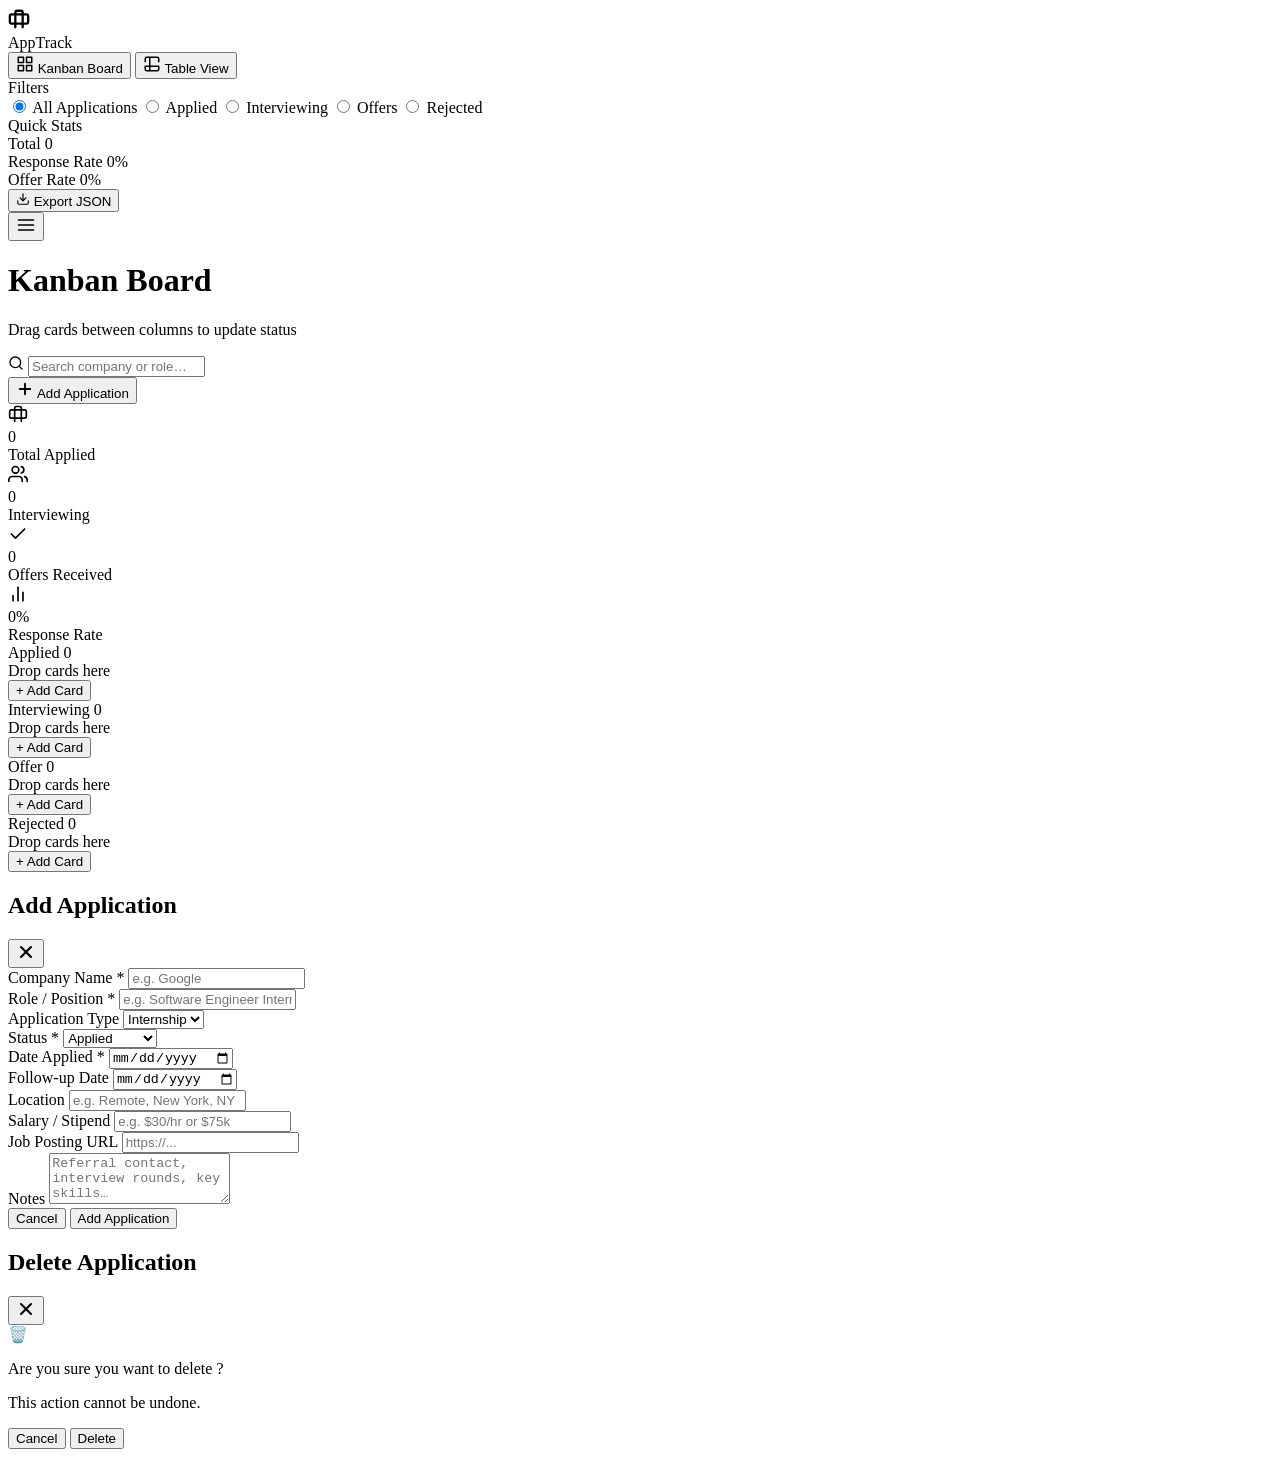
==== app.html @ a982dc4c "feat: add landing page, move tracker to app.html" ====
<!DOCTYPE html>
<html lang="en">
<head>
  <meta charset="UTF-8" />
  <meta name="viewport" content="width=device-width, initial-scale=1.0" />
  <title>AppTrack – Internship & Job Application Tracker</title>
  <meta name="description" content="Track all your internship and job applications in one place. Kanban board with status tracking, stats, and follow-up reminders." />
  <link rel="preconnect" href="https://fonts.googleapis.com" />
  <link rel="preconnect" href="https://fonts.gstatic.com" crossorigin />
  <link href="https://fonts.googleapis.com/css2?family=Inter:wght@300;400;500;600;700;800&display=swap" rel="stylesheet" />
  <link rel="stylesheet" href="style.css" />
</head>
<body>
  <!-- Sidebar -->
  <aside class="sidebar" id="sidebar">
    <div class="sidebar-logo">
      <div class="logo-icon">
        <svg width="22" height="22" viewBox="0 0 24 24" fill="none" stroke="currentColor" stroke-width="2.5" stroke-linecap="round" stroke-linejoin="round"><path d="M20 7H4a2 2 0 0 0-2 2v6a2 2 0 0 0 2 2h16a2 2 0 0 0 2-2V9a2 2 0 0 0-2-2z"/><path d="M16 21V5a2 2 0 0 0-2-2h-4a2 2 0 0 0-2 2v16"/></svg>
      </div>
      <span class="logo-text">AppTrack</span>
    </div>

    <nav class="sidebar-nav">
      <button class="nav-item active" id="nav-kanban" onclick="switchView('kanban')">
        <svg width="18" height="18" viewBox="0 0 24 24" fill="none" stroke="currentColor" stroke-width="2" stroke-linecap="round" stroke-linejoin="round"><rect x="3" y="3" width="7" height="7"/><rect x="14" y="3" width="7" height="7"/><rect x="14" y="14" width="7" height="7"/><rect x="3" y="14" width="7" height="7"/></svg>
        <span>Kanban Board</span>
      </button>
      <button class="nav-item" id="nav-table" onclick="switchView('table')">
        <svg width="18" height="18" viewBox="0 0 24 24" fill="none" stroke="currentColor" stroke-width="2" stroke-linecap="round" stroke-linejoin="round"><path d="M9 3H5a2 2 0 0 0-2 2v4m6-6h10a2 2 0 0 1 2 2v4M9 3v18m0 0h10a2 2 0 0 0 2-2v-4M9 21H5a2 2 0 0 1-2-2v-4m0 0h18"/></svg>
        <span>Table View</span>
      </button>
    </nav>

    <div class="sidebar-divider"></div>

    <div class="sidebar-section-title">Filters</div>
    <div class="sidebar-filters" id="sidebar-filters">
      <label class="filter-check active" data-status="all">
        <input type="radio" name="filter" value="all" checked />
        <span class="filter-dot all-dot"></span>
        <span>All Applications</span>
      </label>
      <label class="filter-check" data-status="applied">
        <input type="radio" name="filter" value="applied" />
        <span class="filter-dot applied-dot"></span>
        <span>Applied</span>
      </label>
      <label class="filter-check" data-status="interview">
        <input type="radio" name="filter" value="interview" />
        <span class="filter-dot interview-dot"></span>
        <span>Interviewing</span>
      </label>
      <label class="filter-check" data-status="offer">
        <input type="radio" name="filter" value="offer" />
        <span class="filter-dot offer-dot"></span>
        <span>Offers</span>
      </label>
      <label class="filter-check" data-status="rejected">
        <input type="radio" name="filter" value="rejected" />
        <span class="filter-dot rejected-dot"></span>
        <span>Rejected</span>
      </label>
    </div>

    <div class="sidebar-divider"></div>
    <div class="sidebar-section-title">Quick Stats</div>
    <div class="sidebar-mini-stats">
      <div class="mini-stat">
        <span class="mini-stat-label">Total</span>
        <span class="mini-stat-value" id="stat-total">0</span>
      </div>
      <div class="mini-stat">
        <span class="mini-stat-label">Response Rate</span>
        <span class="mini-stat-value accent" id="stat-response">0%</span>
      </div>
      <div class="mini-stat">
        <span class="mini-stat-label">Offer Rate</span>
        <span class="mini-stat-value green" id="stat-offer-rate">0%</span>
      </div>
    </div>

    <div class="sidebar-bottom">
      <button class="import-btn" onclick="exportData()">
        <svg width="14" height="14" viewBox="0 0 24 24" fill="none" stroke="currentColor" stroke-width="2" stroke-linecap="round" stroke-linejoin="round"><path d="M21 15v4a2 2 0 0 1-2 2H5a2 2 0 0 1-2-2v-4"/><polyline points="7 10 12 15 17 10"/><line x1="12" y1="15" x2="12" y2="3"/></svg>
        Export JSON
      </button>
    </div>
  </aside>

  <!-- Main Content -->
  <main class="main-content" id="main-content">

    <!-- Header -->
    <header class="top-header">
      <div class="header-left">
        <button class="sidebar-toggle" id="sidebar-toggle" onclick="toggleSidebar()">
          <svg width="20" height="20" viewBox="0 0 24 24" fill="none" stroke="currentColor" stroke-width="2" stroke-linecap="round" stroke-linejoin="round"><line x1="3" y1="6" x2="21" y2="6"/><line x1="3" y1="12" x2="21" y2="12"/><line x1="3" y1="18" x2="21" y2="18"/></svg>
        </button>
        <div class="header-title">
          <h1 id="view-title">Kanban Board</h1>
          <p class="header-subtitle" id="view-subtitle">Drag cards between columns to update status</p>
        </div>
      </div>
      <div class="header-right">
        <div class="search-box">
          <svg width="16" height="16" viewBox="0 0 24 24" fill="none" stroke="currentColor" stroke-width="2" stroke-linecap="round" stroke-linejoin="round"><circle cx="11" cy="11" r="8"/><line x1="21" y1="21" x2="16.65" y2="16.65"/></svg>
          <input type="text" id="search-input" placeholder="Search company or role…" oninput="handleSearch()" />
        </div>
        <button class="add-btn" id="add-application-btn" onclick="openModal()">
          <svg width="18" height="18" viewBox="0 0 24 24" fill="none" stroke="currentColor" stroke-width="2.5" stroke-linecap="round" stroke-linejoin="round"><line x1="12" y1="5" x2="12" y2="19"/><line x1="5" y1="12" x2="19" y2="12"/></svg>
          Add Application
        </button>
      </div>
    </header>

    <!-- Stats Bar -->
    <section class="stats-bar" id="stats-bar">
      <div class="stat-card" id="sc-total">
        <div class="stat-icon total-icon">
          <svg width="20" height="20" viewBox="0 0 24 24" fill="none" stroke="currentColor" stroke-width="2" stroke-linecap="round" stroke-linejoin="round"><path d="M20 7H4a2 2 0 0 0-2 2v6a2 2 0 0 0 2 2h16a2 2 0 0 0 2-2V9a2 2 0 0 0-2-2z"/><path d="M16 21V5a2 2 0 0 0-2-2h-4a2 2 0 0 0-2 2v16"/></svg>
        </div>
        <div class="stat-info">
          <div class="stat-number" id="stat-card-total">0</div>
          <div class="stat-label">Total Applied</div>
        </div>
        <div class="stat-trend" id="trend-total"></div>
      </div>
      <div class="stat-card" id="sc-interview">
        <div class="stat-icon interview-icon">
          <svg width="20" height="20" viewBox="0 0 24 24" fill="none" stroke="currentColor" stroke-width="2" stroke-linecap="round" stroke-linejoin="round"><path d="M17 21v-2a4 4 0 0 0-4-4H5a4 4 0 0 0-4 4v2"/><circle cx="9" cy="7" r="4"/><path d="M23 21v-2a4 4 0 0 0-3-3.87"/><path d="M16 3.13a4 4 0 0 1 0 7.75"/></svg>
        </div>
        <div class="stat-info">
          <div class="stat-number" id="stat-card-interview">0</div>
          <div class="stat-label">Interviewing</div>
        </div>
      </div>
      <div class="stat-card" id="sc-offer">
        <div class="stat-icon offer-icon">
          <svg width="20" height="20" viewBox="0 0 24 24" fill="none" stroke="currentColor" stroke-width="2" stroke-linecap="round" stroke-linejoin="round"><polyline points="20 6 9 17 4 12"/></svg>
        </div>
        <div class="stat-info">
          <div class="stat-number" id="stat-card-offer">0</div>
          <div class="stat-label">Offers Received</div>
        </div>
      </div>
      <div class="stat-card" id="sc-response">
        <div class="stat-icon response-icon">
          <svg width="20" height="20" viewBox="0 0 24 24" fill="none" stroke="currentColor" stroke-width="2" stroke-linecap="round" stroke-linejoin="round"><line x1="18" y1="20" x2="18" y2="10"/><line x1="12" y1="20" x2="12" y2="4"/><line x1="6" y1="20" x2="6" y2="14"/></svg>
        </div>
        <div class="stat-info">
          <div class="stat-number" id="stat-card-response">0%</div>
          <div class="stat-label">Response Rate</div>
        </div>
      </div>
    </section>

    <!-- Kanban Board -->
    <section class="kanban-view" id="kanban-view">
      <div class="kanban-board" id="kanban-board">
        <div class="kanban-column" id="col-applied" data-status="applied">
          <div class="column-header">
            <div class="col-title-row">
              <div class="col-dot applied-dot"></div>
              <span class="col-title">Applied</span>
              <span class="col-count" id="count-applied">0</span>
            </div>
          </div>
          <div class="column-body" id="cards-applied" ondragover="allowDrop(event)" ondrop="dropCard(event,'applied')">
            <div class="empty-col-hint" id="empty-applied">Drop cards here</div>
          </div>
          <button class="col-add-btn" onclick="openModal('applied')">+ Add Card</button>
        </div>

        <div class="kanban-column" id="col-interview" data-status="interview">
          <div class="column-header">
            <div class="col-title-row">
              <div class="col-dot interview-dot"></div>
              <span class="col-title">Interviewing</span>
              <span class="col-count" id="count-interview">0</span>
            </div>
          </div>
          <div class="column-body" id="cards-interview" ondragover="allowDrop(event)" ondrop="dropCard(event,'interview')">
            <div class="empty-col-hint" id="empty-interview">Drop cards here</div>
          </div>
          <button class="col-add-btn" onclick="openModal('interview')">+ Add Card</button>
        </div>

        <div class="kanban-column" id="col-offer" data-status="offer">
          <div class="column-header">
            <div class="col-title-row">
              <div class="col-dot offer-dot"></div>
              <span class="col-title">Offer</span>
              <span class="col-count" id="count-offer">0</span>
            </div>
          </div>
          <div class="column-body" id="cards-offer" ondragover="allowDrop(event)" ondrop="dropCard(event,'offer')">
            <div class="empty-col-hint" id="empty-offer">Drop cards here</div>
          </div>
          <button class="col-add-btn" onclick="openModal('offer')">+ Add Card</button>
        </div>

        <div class="kanban-column" id="col-rejected" data-status="rejected">
          <div class="column-header">
            <div class="col-title-row">
              <div class="col-dot rejected-dot"></div>
              <span class="col-title">Rejected</span>
              <span class="col-count" id="count-rejected">0</span>
            </div>
          </div>
          <div class="column-body" id="cards-rejected" ondragover="allowDrop(event)" ondrop="dropCard(event,'rejected')">
            <div class="empty-col-hint" id="empty-rejected">Drop cards here</div>
          </div>
          <button class="col-add-btn" onclick="openModal('rejected')">+ Add Card</button>
        </div>
      </div>
    </section>

    <!-- Table View -->
    <section class="table-view" id="table-view" style="display:none;">
      <div class="table-container">
        <table class="app-table" id="app-table">
          <thead>
            <tr>
              <th class="sortable" onclick="sortTable('company')">Company <span class="sort-icon">↕</span></th>
              <th class="sortable" onclick="sortTable('role')">Role <span class="sort-icon">↕</span></th>
              <th class="sortable" onclick="sortTable('dateApplied')">Date Applied <span class="sort-icon">↕</span></th>
              <th>Status</th>
              <th>Type</th>
              <th class="sortable" onclick="sortTable('followUp')">Follow-up <span class="sort-icon">↕</span></th>
              <th>Notes</th>
              <th>Actions</th>
            </tr>
          </thead>
          <tbody id="table-body"></tbody>
        </table>
        <div class="table-empty" id="table-empty" style="display:none;">
          <div class="empty-icon">📋</div>
          <p>No applications yet. Click "Add Application" to get started!</p>
        </div>
      </div>
    </section>

  </main>

  <!-- Modal -->
  <div class="modal-overlay" id="modal-overlay" onclick="closeModalOnOverlay(event)">
    <div class="modal" id="modal" role="dialog" aria-modal="true" aria-labelledby="modal-title">
      <div class="modal-header">
        <h2 id="modal-title">Add Application</h2>
        <button class="modal-close" onclick="closeModal()" aria-label="Close modal">
          <svg width="20" height="20" viewBox="0 0 24 24" fill="none" stroke="currentColor" stroke-width="2.5" stroke-linecap="round" stroke-linejoin="round"><line x1="18" y1="6" x2="6" y2="18"/><line x1="6" y1="6" x2="18" y2="18"/></svg>
        </button>
      </div>
      <form id="app-form" onsubmit="saveApplication(event)">
        <div class="form-grid">
          <div class="form-group">
            <label for="field-company">Company Name *</label>
            <input type="text" id="field-company" placeholder="e.g. Google" required autocomplete="off" />
          </div>
          <div class="form-group">
            <label for="field-role">Role / Position *</label>
            <input type="text" id="field-role" placeholder="e.g. Software Engineer Intern" required autocomplete="off" />
          </div>
          <div class="form-group">
            <label for="field-type">Application Type</label>
            <select id="field-type">
              <option value="internship">Internship</option>
              <option value="full-time">Full-time</option>
              <option value="part-time">Part-time</option>
              <option value="contract">Contract</option>
              <option value="co-op">Co-op</option>
            </select>
          </div>
          <div class="form-group">
            <label for="field-status">Status *</label>
            <select id="field-status" required>
              <option value="applied">Applied</option>
              <option value="interview">Interviewing</option>
              <option value="offer">Offer</option>
              <option value="rejected">Rejected</option>
            </select>
          </div>
          <div class="form-group">
            <label for="field-date">Date Applied *</label>
            <input type="date" id="field-date" required />
          </div>
          <div class="form-group">
            <label for="field-followup">Follow-up Date</label>
            <input type="date" id="field-followup" />
          </div>
          <div class="form-group">
            <label for="field-location">Location</label>
            <input type="text" id="field-location" placeholder="e.g. Remote, New York, NY" autocomplete="off" />
          </div>
          <div class="form-group">
            <label for="field-salary">Salary / Stipend</label>
            <input type="text" id="field-salary" placeholder="e.g. $30/hr or $75k" autocomplete="off" />
          </div>
          <div class="form-group full-width">
            <label for="field-link">Job Posting URL</label>
            <input type="url" id="field-link" placeholder="https://..." autocomplete="off" />
          </div>
          <div class="form-group full-width">
            <label for="field-notes">Notes</label>
            <textarea id="field-notes" rows="3" placeholder="Referral contact, interview rounds, key skills…"></textarea>
          </div>
        </div>
        <input type="hidden" id="field-id" />
        <div class="modal-footer">
          <button type="button" class="btn-secondary" onclick="closeModal()">Cancel</button>
          <button type="submit" class="btn-primary" id="submit-btn">Add Application</button>
        </div>
      </form>
    </div>
  </div>

  <!-- Delete Confirmation Modal -->
  <div class="modal-overlay" id="delete-overlay" onclick="closeDeleteModal(event)">
    <div class="modal modal-sm" id="delete-modal" role="dialog" aria-modal="true">
      <div class="modal-header">
        <h2>Delete Application</h2>
        <button class="modal-close" onclick="closeDeleteModal()" aria-label="Close">
          <svg width="20" height="20" viewBox="0 0 24 24" fill="none" stroke="currentColor" stroke-width="2.5" stroke-linecap="round" stroke-linejoin="round"><line x1="18" y1="6" x2="6" y2="18"/><line x1="6" y1="6" x2="18" y2="18"/></svg>
        </button>
      </div>
      <div class="modal-body">
        <div class="delete-icon">🗑️</div>
        <p>Are you sure you want to delete <strong id="delete-company-name"></strong>?</p>
        <p class="delete-sub">This action cannot be undone.</p>
      </div>
      <div class="modal-footer">
        <button class="btn-secondary" onclick="closeDeleteModal()">Cancel</button>
        <button class="btn-danger" onclick="confirmDelete()">Delete</button>
      </div>
    </div>
  </div>

  <!-- Toast Notification -->
  <div class="toast" id="toast"></div>

  <script src="app.js"></script>
</body>
</html>
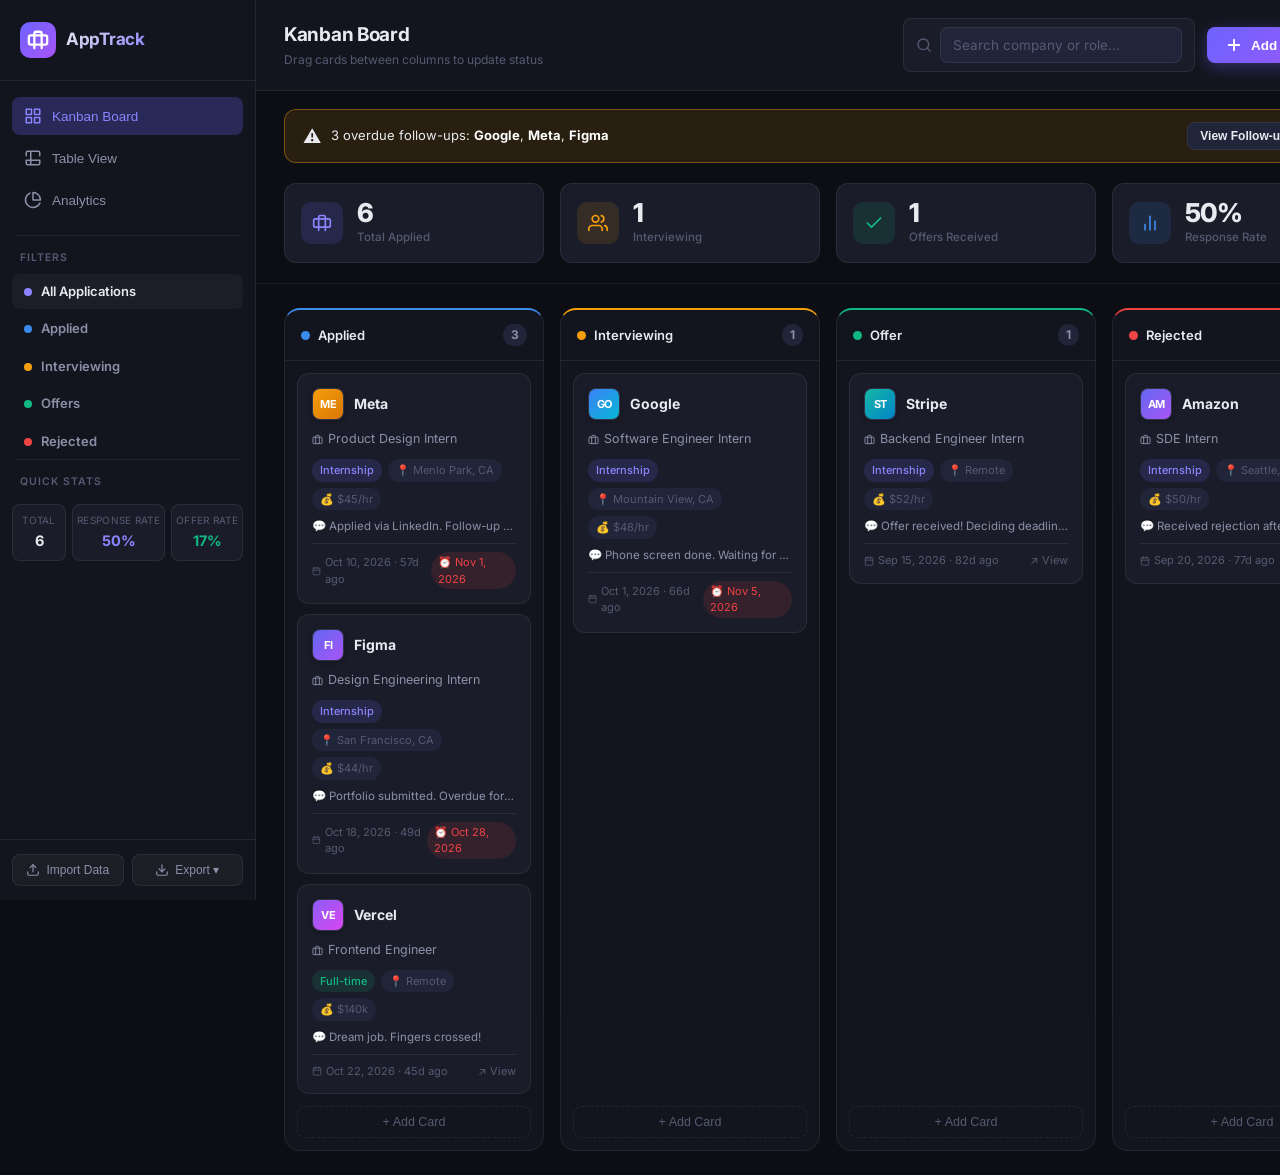
==== commit 1da2540b: "fix: remove duplicate header export button, pair import/export in sidebar, add cache-busting v=3" ====
--- a/app.html
+++ b/app.html
@@ -3,12 +3,12 @@
 <head>
   <meta charset="UTF-8" />
   <meta name="viewport" content="width=device-width, initial-scale=1.0" />
-  <title>AppTrack – Internship & Job Application Tracker</title>
+  <title>AppTrack &ndash; Internship & Job Application Tracker</title>
   <meta name="description" content="Track all your internship and job applications in one place. Kanban board with status tracking, stats, and follow-up reminders." />
   <link rel="preconnect" href="https://fonts.googleapis.com" />
   <link rel="preconnect" href="https://fonts.gstatic.com" crossorigin />
   <link href="https://fonts.googleapis.com/css2?family=Inter:wght@300;400;500;600;700;800&display=swap" rel="stylesheet" />
-  <link rel="stylesheet" href="style.css" />
+  <link rel="stylesheet" href="style.css?v=3" />
 </head>
 <body>
   <!-- Sidebar -->
@@ -28,6 +28,10 @@
       <button class="nav-item" id="nav-table" onclick="switchView('table')">
         <svg width="18" height="18" viewBox="0 0 24 24" fill="none" stroke="currentColor" stroke-width="2" stroke-linecap="round" stroke-linejoin="round"><path d="M9 3H5a2 2 0 0 0-2 2v4m6-6h10a2 2 0 0 1 2 2v4M9 3v18m0 0h10a2 2 0 0 0 2-2v-4M9 21H5a2 2 0 0 1-2-2v-4m0 0h18"/></svg>
         <span>Table View</span>
+      </button>
+      <button class="nav-item" id="nav-analytics" onclick="switchView('analytics')">
+        <svg width="18" height="18" viewBox="0 0 24 24" fill="none" stroke="currentColor" stroke-width="2" stroke-linecap="round" stroke-linejoin="round"><path d="M21.21 15.89A10 10 0 1 1 8 2.83"/><path d="M22 12A10 10 0 0 0 12 2v10z"/></svg>
+        <span>Analytics</span>
       </button>
     </nav>
 
@@ -80,10 +84,29 @@
     </div>
 
     <div class="sidebar-bottom">
-      <button class="import-btn" onclick="exportData()">
-        <svg width="14" height="14" viewBox="0 0 24 24" fill="none" stroke="currentColor" stroke-width="2" stroke-linecap="round" stroke-linejoin="round"><path d="M21 15v4a2 2 0 0 1-2 2H5a2 2 0 0 1-2-2v-4"/><polyline points="7 10 12 15 17 10"/><line x1="12" y1="15" x2="12" y2="3"/></svg>
-        Export JSON
-      </button>
+      <div class="sidebar-data-actions">
+        <button class="import-btn" onclick="document.getElementById('file-import-input').click()" title="Import JSON or CSV">
+          <svg width="14" height="14" viewBox="0 0 24 24" fill="none" stroke="currentColor" stroke-width="2" stroke-linecap="round" stroke-linejoin="round"><path d="M21 15v4a2 2 0 0 1-2 2H5a2 2 0 0 1-2-2v-4"/><polyline points="17 8 12 3 7 8"/><line x1="12" y1="3" x2="12" y2="15"/></svg>
+          Import Data
+        </button>
+        <div class="dropdown-wrapper">
+          <button class="import-btn" onclick="toggleExportMenu(event)" id="export-dropdown-btn">
+            <svg width="14" height="14" viewBox="0 0 24 24" fill="none" stroke="currentColor" stroke-width="2" stroke-linecap="round" stroke-linejoin="round"><path d="M21 15v4a2 2 0 0 1-2 2H5a2 2 0 0 1-2-2v-4"/><polyline points="7 10 12 15 17 10"/><line x1="12" y1="15" x2="12" y2="3"/></svg>
+            Export &#9662;
+          </button>
+          <div class="dropdown-menu" id="export-dropdown">
+            <button class="dropdown-item" onclick="exportData('json')">
+              <svg width="13" height="13" viewBox="0 0 24 24" fill="none" stroke="currentColor" stroke-width="2"><path d="M14 2H6a2 2 0 0 0-2 2v16a2 2 0 0 0 2 2h12a2 2 0 0 0 2-2V8z"/><polyline points="14 2 14 8 20 8"/></svg>
+              Export JSON
+            </button>
+            <button class="dropdown-item" onclick="exportData('csv')">
+              <svg width="13" height="13" viewBox="0 0 24 24" fill="none" stroke="currentColor" stroke-width="2"><rect x="3" y="3" width="18" height="18" rx="2"/><line x1="3" y1="9" x2="21" y2="9"/><line x1="3" y1="15" x2="21" y2="15"/><line x1="9" y1="3" x2="9" y2="21"/><line x1="15" y1="3" x2="15" y2="21"/></svg>
+              Export CSV (Excel)
+            </button>
+          </div>
+        </div>
+      </div>
+      <input type="file" id="file-import-input" accept=".json,.csv" style="display:none;" onchange="handleFileImport(event)" />
     </div>
   </aside>
 
@@ -104,7 +127,7 @@
       <div class="header-right">
         <div class="search-box">
           <svg width="16" height="16" viewBox="0 0 24 24" fill="none" stroke="currentColor" stroke-width="2" stroke-linecap="round" stroke-linejoin="round"><circle cx="11" cy="11" r="8"/><line x1="21" y1="21" x2="16.65" y2="16.65"/></svg>
-          <input type="text" id="search-input" placeholder="Search company or role…" oninput="handleSearch()" />
+          <input type="text" id="search-input" placeholder="Search company or role..." oninput="handleSearch()" />
         </div>
         <button class="add-btn" id="add-application-btn" onclick="openModal()">
           <svg width="18" height="18" viewBox="0 0 24 24" fill="none" stroke="currentColor" stroke-width="2.5" stroke-linecap="round" stroke-linejoin="round"><line x1="12" y1="5" x2="12" y2="19"/><line x1="5" y1="12" x2="19" y2="12"/></svg>
@@ -112,6 +135,20 @@
         </button>
       </div>
     </header>
+
+    <!-- Follow-up & Attention Alert Banner -->
+    <div class="alert-banner" id="alert-banner" style="display: none;">
+      <div class="alert-content">
+        <span class="alert-icon" id="alert-icon">â°</span>
+        <div class="alert-text" id="alert-text">
+          <!-- Populated by JS -->
+        </div>
+      </div>
+      <div class="alert-actions">
+        <button class="alert-action-btn" onclick="focusFollowUps()">View Follow-ups</button>
+        <button class="alert-dismiss-btn" onclick="dismissAlert()" aria-label="Dismiss banner" title="Dismiss">âœ•</button>
+      </div>
+    </div>
 
     <!-- Stats Bar -->
     <section class="stats-bar" id="stats-bar">
@@ -221,12 +258,12 @@
         <table class="app-table" id="app-table">
           <thead>
             <tr>
-              <th class="sortable" onclick="sortTable('company')">Company <span class="sort-icon">↕</span></th>
-              <th class="sortable" onclick="sortTable('role')">Role <span class="sort-icon">↕</span></th>
-              <th class="sortable" onclick="sortTable('dateApplied')">Date Applied <span class="sort-icon">↕</span></th>
+              <th class="sortable" onclick="sortTable('company')">Company <span class="sort-icon">â†•</span></th>
+              <th class="sortable" onclick="sortTable('role')">Role <span class="sort-icon">â†•</span></th>
+              <th class="sortable" onclick="sortTable('dateApplied')">Date Applied <span class="sort-icon">â†•</span></th>
               <th>Status</th>
               <th>Type</th>
-              <th class="sortable" onclick="sortTable('followUp')">Follow-up <span class="sort-icon">↕</span></th>
+              <th class="sortable" onclick="sortTable('followUp')">Follow-up <span class="sort-icon">â†•</span></th>
               <th>Notes</th>
               <th>Actions</th>
             </tr>
@@ -234,8 +271,84 @@
           <tbody id="table-body"></tbody>
         </table>
         <div class="table-empty" id="table-empty" style="display:none;">
-          <div class="empty-icon">📋</div>
+          <div class="empty-icon">ðŸ“‹</div>
           <p>No applications yet. Click "Add Application" to get started!</p>
+        </div>
+      </div>
+    </section>
+
+    <!-- Analytics View -->
+    <section class="analytics-view" id="analytics-view" style="display:none;">
+      <div class="analytics-container">
+        
+        <!-- Funnel and Conversion Panel -->
+        <div class="analytics-card funnel-card">
+          <div class="analytics-card-header">
+            <div>
+              <h3 class="analytics-card-title">Application Funnel</h3>
+              <p class="analytics-card-subtitle">Visual conversion drop-off across hiring stages</p>
+            </div>
+            <span class="analytics-badge" id="analytics-response-badge">0% Response</span>
+          </div>
+          <div class="funnel-container" id="funnel-container">
+            <!-- Rendered by JS -->
+          </div>
+        </div>
+
+        <!-- Charts Grid -->
+        <div class="analytics-grid">
+          <!-- Velocity Timeline -->
+          <div class="analytics-card">
+            <div class="analytics-card-header">
+              <div>
+                <h3 class="analytics-card-title">Application Momentum</h3>
+                <p class="analytics-card-subtitle">Applications submitted over time</p>
+              </div>
+            </div>
+            <div class="chart-container" id="velocity-chart">
+              <!-- SVG chart rendered by JS -->
+            </div>
+          </div>
+
+          <!-- Type Distribution -->
+          <div class="analytics-card">
+            <div class="analytics-card-header">
+              <div>
+                <h3 class="analytics-card-title">Breakdown by Job Type</h3>
+                <p class="analytics-card-subtitle">Internship vs full-time vs other</p>
+              </div>
+            </div>
+            <div class="distribution-list" id="type-distribution">
+              <!-- Rendered by JS -->
+            </div>
+          </div>
+
+          <!-- Status Breakdown -->
+          <div class="analytics-card">
+            <div class="analytics-card-header">
+              <div>
+                <h3 class="analytics-card-title">Status Breakdown</h3>
+                <p class="analytics-card-subtitle">Distribution across all stages</p>
+              </div>
+            </div>
+            <div class="distribution-list" id="status-distribution">
+              <!-- Rendered by JS -->
+            </div>
+          </div>
+
+          <!-- Key Metrics Summary -->
+          <div class="analytics-card">
+            <div class="analytics-card-header">
+              <div>
+                <h3 class="analytics-card-title">Hiring Insights</h3>
+                <p class="analytics-card-subtitle">Averages & pipeline health</p>
+              </div>
+            </div>
+            <div class="insights-grid" id="insights-grid">
+              <!-- Rendered by JS -->
+            </div>
+          </div>
+
         </div>
       </div>
     </section>
@@ -302,7 +415,7 @@
           </div>
           <div class="form-group full-width">
             <label for="field-notes">Notes</label>
-            <textarea id="field-notes" rows="3" placeholder="Referral contact, interview rounds, key skills…"></textarea>
+            <textarea id="field-notes" rows="3" placeholder="Referral contact, interview rounds, key skills..."></textarea>
           </div>
         </div>
         <input type="hidden" id="field-id" />
@@ -324,7 +437,7 @@
         </button>
       </div>
       <div class="modal-body">
-        <div class="delete-icon">🗑️</div>
+        <div class="delete-icon"><svg width="28" height="28" viewBox="0 0 24 24" fill="none" stroke="#ef4444" stroke-width="2" stroke-linecap="round" stroke-linejoin="round"><polyline points="3 6 5 6 21 6"/><path d="M19 6l-1 14a2 2 0 0 1-2 2H8a2 2 0 0 1-2-2L5 6"/><path d="M10 11v6"/><path d="M14 11v6"/><path d="M9 6V4a1 1 0 0 1 1-1h4a1 1 0 0 1 1 1v2"/></svg></div>
         <p>Are you sure you want to delete <strong id="delete-company-name"></strong>?</p>
         <p class="delete-sub">This action cannot be undone.</p>
       </div>
@@ -335,6 +448,29 @@
     </div>
   </div>
 
+  <!-- Import Options Modal -->
+  <div class="modal-overlay" id="import-overlay" onclick="closeImportModalOnOverlay(event)">
+    <div class="modal modal-sm" id="import-modal" role="dialog" aria-modal="true">
+      <div class="modal-header">
+        <h2>Import Applications</h2>
+        <button class="modal-close" onclick="closeImportModal()" aria-label="Close">
+          <svg width="20" height="20" viewBox="0 0 24 24" fill="none" stroke="currentColor" stroke-width="2.5" stroke-linecap="round" stroke-linejoin="round"><line x1="18" y1="6" x2="6" y2="18"/><line x1="6" y1="6" x2="18" y2="18"/></svg>
+        </button>
+      </div>
+      <div class="modal-body">
+        <div class="import-preview-box">
+          <span class="import-preview-icon">&#128194;</span>
+          <p id="import-summary-text">Found <strong>0</strong> applications to import.</p>
+        </div>
+        <p class="import-subtext">How would you like to import this data?</p>
+      </div>
+      <div class="modal-footer import-modal-footer">
+        <button class="btn-secondary" onclick="confirmImport('merge')">Merge with Current</button>
+        <button class="btn-primary" onclick="confirmImport('replace')">Replace All</button>
+      </div>
+    </div>
+  </div>
+
   <!-- Toast Notification -->
   <div class="toast" id="toast"></div>
 
--- a/style.css
+++ b/style.css
@@ -0,0 +1,1560 @@
+/* =============================================
+   AppTrack â€“ Job & Internship Tracker
+   Design System & Component Styles
+   ============================================= */
+
+/* --- Variables & Tokens --- */
+:root {
+  --bg-base: #0d0e13;
+  --bg-surface: #13151e;
+  --bg-card: #1a1d29;
+  --bg-card-hover: #1e2130;
+  --bg-elevated: #21253a;
+  --sidebar-w: 256px;
+
+  --accent: #6c63ff;
+  --accent-light: #8b84ff;
+  --accent-glow: rgba(108, 99, 255, 0.25);
+
+  --applied: #3b8beb;
+  --applied-bg: rgba(59, 139, 235, 0.12);
+  --interview: #f59e0b;
+  --interview-bg: rgba(245, 158, 11, 0.12);
+  --offer: #10b981;
+  --offer-bg: rgba(16, 185, 129, 0.12);
+  --rejected: #ef4444;
+  --rejected-bg: rgba(239, 68, 68, 0.12);
+
+  --text-primary: #e8eaf0;
+  --text-secondary: #8b90a8;
+  --text-muted: #555a72;
+  --border: rgba(255, 255, 255, 0.07);
+  --border-hover: rgba(255, 255, 255, 0.12);
+
+  --radius-sm: 8px;
+  --radius-md: 12px;
+  --radius-lg: 16px;
+  --shadow-card: 0 4px 24px rgba(0, 0, 0, 0.35);
+  --shadow-modal: 0 25px 80px rgba(0, 0, 0, 0.6);
+  --transition: 200ms cubic-bezier(0.4, 0, 0.2, 1);
+}
+
+/* --- Reset & Base --- */
+*, *::before, *::after { box-sizing: border-box; margin: 0; padding: 0; }
+
+html { scroll-behavior: smooth; }
+
+body {
+  font-family: 'Inter', -apple-system, BlinkMacSystemFont, sans-serif;
+  background: var(--bg-base);
+  color: var(--text-primary);
+  display: flex;
+  min-height: 100vh;
+  font-size: 14px;
+  line-height: 1.5;
+  overflow-x: hidden;
+}
+
+/* =============================================
+   SIDEBAR
+   ============================================= */
+.sidebar {
+  width: var(--sidebar-w);
+  height: 100vh;
+  max-height: 100vh;
+  background: var(--bg-surface);
+  border-right: 1px solid var(--border);
+  display: flex;
+  flex-direction: column;
+  position: fixed;
+  top: 0; left: 0;
+  z-index: 100;
+  transition: transform var(--transition);
+  overflow-y: auto;
+  overflow-x: hidden;
+}
+
+.sidebar-logo {
+  display: flex;
+  align-items: center;
+  gap: 10px;
+  padding: 22px 20px;
+  border-bottom: 1px solid var(--border);
+}
+
+.logo-icon {
+  width: 36px; height: 36px;
+  background: linear-gradient(135deg, var(--accent), #a855f7);
+  border-radius: 10px;
+  display: flex; align-items: center; justify-content: center;
+  color: white;
+  flex-shrink: 0;
+}
+
+.logo-text {
+  font-size: 17px;
+  font-weight: 700;
+  letter-spacing: -0.3px;
+  background: linear-gradient(135deg, #e8eaf0, var(--accent-light));
+  -webkit-background-clip: text;
+  -webkit-text-fill-color: transparent;
+  background-clip: text;
+}
+
+/* Nav */
+.sidebar-nav {
+  padding: 16px 12px;
+  display: flex;
+  flex-direction: column;
+  gap: 4px;
+}
+
+.nav-item {
+  display: flex;
+  align-items: center;
+  gap: 10px;
+  padding: 10px 12px;
+  border-radius: var(--radius-sm);
+  background: none;
+  border: none;
+  color: var(--text-secondary);
+  font-size: 13.5px;
+  font-weight: 500;
+  cursor: pointer;
+  transition: all var(--transition);
+  text-align: left;
+  width: 100%;
+}
+
+.nav-item:hover {
+  color: var(--text-primary);
+  background: rgba(255, 255, 255, 0.05);
+}
+
+.nav-item.active {
+  color: var(--accent-light);
+  background: var(--accent-glow);
+}
+
+.nav-item.active svg { color: var(--accent-light); }
+
+/* Divider */
+.sidebar-divider {
+  margin: 0 16px;
+  height: 1px;
+  background: var(--border);
+}
+
+/* Filters */
+.sidebar-section-title {
+  padding: 14px 20px 8px;
+  font-size: 10.5px;
+  font-weight: 600;
+  text-transform: uppercase;
+  letter-spacing: 1px;
+  color: var(--text-muted);
+}
+
+.sidebar-filters {
+  padding: 0 12px;
+  display: flex;
+  flex-direction: column;
+  gap: 2px;
+}
+
+.filter-check {
+  display: flex;
+  align-items: center;
+  gap: 9px;
+  padding: 8px 12px;
+  border-radius: var(--radius-sm);
+  cursor: pointer;
+  font-size: 13px;
+  color: var(--text-secondary);
+  transition: all var(--transition);
+}
+
+.filter-check input { display: none; }
+
+.filter-check:hover, .filter-check.active {
+  color: var(--text-primary);
+  background: rgba(255, 255, 255, 0.04);
+}
+
+.filter-dot {
+  width: 8px; height: 8px;
+  border-radius: 50%;
+  flex-shrink: 0;
+}
+
+.all-dot { background: var(--accent-light); }
+.applied-dot { background: var(--applied); }
+.interview-dot { background: var(--interview); }
+.offer-dot { background: var(--offer); }
+.rejected-dot { background: var(--rejected); }
+
+/* Mini Stats */
+.sidebar-mini-stats {
+  padding: 6px 12px 10px;
+  display: grid;
+  grid-template-columns: repeat(3, 1fr);
+  gap: 6px;
+}
+
+.mini-stat {
+  display: flex;
+  flex-direction: column;
+  align-items: center;
+  justify-content: center;
+  text-align: center;
+  padding: 8px 4px;
+  background: var(--bg-card);
+  border-radius: var(--radius-sm);
+  border: 1px solid var(--border);
+}
+
+.mini-stat-label {
+  font-size: 10px;
+  color: var(--text-muted);
+  text-transform: uppercase;
+  letter-spacing: 0.3px;
+  white-space: nowrap;
+}
+
+.mini-stat-value {
+  font-size: 14.5px;
+  font-weight: 700;
+  color: var(--text-primary);
+  margin-top: 2px;
+}
+
+.mini-stat-value.accent { color: var(--accent-light); }
+.mini-stat-value.green { color: var(--offer); }
+
+/* Sidebar Bottom */
+.sidebar-bottom {
+  margin-top: auto;
+  padding: 14px 12px;
+  border-top: 1px solid var(--border);
+  background: var(--bg-surface);
+  flex-shrink: 0;
+  position: sticky;
+  bottom: 0;
+  z-index: 10;
+}
+
+.import-btn {
+  display: flex; align-items: center; justify-content: center;
+  gap: 6px;
+  width: 100%;
+  padding: 8px 10px;
+  background: rgba(255,255,255,0.04);
+  border: 1px solid var(--border);
+  border-radius: var(--radius-sm);
+  color: var(--text-secondary);
+  font-size: 12px;
+  font-weight: 500;
+  cursor: pointer;
+  transition: all var(--transition);
+  white-space: nowrap;
+}
+
+.import-btn:hover {
+  color: var(--text-primary);
+  border-color: var(--border-hover);
+  background: rgba(255,255,255,0.07);
+}
+
+/* =============================================
+   MAIN CONTENT
+   ============================================= */
+.main-content {
+  margin-left: var(--sidebar-w);
+  flex: 1;
+  display: flex;
+  flex-direction: column;
+  min-height: 100vh;
+  transition: margin-left var(--transition);
+}
+
+/* Header */
+.top-header {
+  display: flex;
+  align-items: center;
+  justify-content: space-between;
+  padding: 18px 28px;
+  border-bottom: 1px solid var(--border);
+  background: var(--bg-surface);
+  position: sticky;
+  top: 0;
+  z-index: 50;
+  backdrop-filter: blur(12px);
+}
+
+.header-left { display: flex; align-items: center; gap: 14px; }
+
+.sidebar-toggle {
+  display: none;
+  align-items: center; justify-content: center;
+  width: 36px; height: 36px;
+  background: none;
+  border: 1px solid var(--border);
+  border-radius: var(--radius-sm);
+  color: var(--text-secondary);
+  cursor: pointer;
+  transition: all var(--transition);
+}
+
+.sidebar-toggle:hover {
+  color: var(--text-primary);
+  border-color: var(--border-hover);
+}
+
+h1 { font-size: 19px; font-weight: 700; letter-spacing: -0.3px; }
+
+.header-subtitle {
+  font-size: 12px;
+  color: var(--text-muted);
+  margin-top: 1px;
+}
+
+.header-right { display: flex; align-items: center; gap: 12px; }
+
+/* Search */
+.search-box {
+  display: flex; align-items: center; gap: 8px;
+  background: var(--bg-card);
+  border: 1px solid var(--border);
+  border-radius: var(--radius-sm);
+  padding: 8px 12px;
+  transition: all var(--transition);
+}
+
+.search-box:focus-within {
+  border-color: var(--accent);
+  box-shadow: 0 0 0 3px var(--accent-glow);
+}
+
+.search-box svg { color: var(--text-muted); flex-shrink: 0; }
+
+.search-box input {
+  background: none;
+  border: none;
+  outline: none;
+  color: var(--text-primary);
+  font-size: 13.5px;
+  width: 200px;
+  font-family: inherit;
+}
+
+.search-box input::placeholder { color: var(--text-muted); }
+
+/* Add Button */
+.add-btn {
+  display: flex; align-items: center; gap: 8px;
+  padding: 9px 18px;
+  background: linear-gradient(135deg, var(--accent), #a855f7);
+  border: none;
+  border-radius: var(--radius-sm);
+  color: white;
+  font-size: 13.5px;
+  font-weight: 600;
+  cursor: pointer;
+  transition: all var(--transition);
+  box-shadow: 0 4px 15px rgba(108, 99, 255, 0.35);
+}
+
+.add-btn:hover {
+  transform: translateY(-1px);
+  box-shadow: 0 6px 20px rgba(108, 99, 255, 0.5);
+}
+
+.add-btn:active { transform: translateY(0); }
+
+/* =============================================
+   STATS BAR
+   ============================================= */
+.stats-bar {
+  display: grid;
+  grid-template-columns: repeat(4, 1fr);
+  gap: 16px;
+  padding: 20px 28px;
+  border-bottom: 1px solid var(--border);
+}
+
+.stat-card {
+  background: var(--bg-card);
+  border: 1px solid var(--border);
+  border-radius: var(--radius-md);
+  padding: 16px;
+  display: flex;
+  align-items: center;
+  gap: 14px;
+  transition: all var(--transition);
+  position: relative;
+  overflow: hidden;
+}
+
+.stat-card::before {
+  content: '';
+  position: absolute;
+  inset: 0;
+  opacity: 0;
+  transition: opacity var(--transition);
+}
+
+.stat-card:hover::before { opacity: 1; }
+
+#sc-total::before { background: linear-gradient(135deg, rgba(108,99,255,0.06), transparent); }
+#sc-interview::before { background: linear-gradient(135deg, rgba(245,158,11,0.06), transparent); }
+#sc-offer::before { background: linear-gradient(135deg, rgba(16,185,129,0.06), transparent); }
+#sc-response::before { background: linear-gradient(135deg, rgba(59,139,235,0.06), transparent); }
+
+.stat-icon {
+  width: 42px; height: 42px;
+  border-radius: 10px;
+  display: flex; align-items: center; justify-content: center;
+  flex-shrink: 0;
+}
+
+.total-icon { background: rgba(108,99,255,0.15); color: var(--accent-light); }
+.interview-icon { background: var(--interview-bg); color: var(--interview); }
+.offer-icon { background: var(--offer-bg); color: var(--offer); }
+.response-icon { background: var(--applied-bg); color: var(--applied); }
+
+.stat-info { flex: 1; }
+
+.stat-number {
+  font-size: 26px;
+  font-weight: 800;
+  letter-spacing: -1px;
+  line-height: 1;
+  margin-bottom: 3px;
+}
+
+.stat-label {
+  font-size: 11.5px;
+  color: var(--text-muted);
+  font-weight: 500;
+}
+
+/* =============================================
+   KANBAN BOARD
+   ============================================= */
+.kanban-view {
+  flex: 1;
+  padding: 24px 28px;
+  overflow-x: auto;
+}
+
+.kanban-board {
+  display: grid;
+  grid-template-columns: repeat(4, minmax(260px, 1fr));
+  gap: 16px;
+  min-height: calc(100vh - 280px);
+}
+
+.kanban-column {
+  background: var(--bg-surface);
+  border: 1px solid var(--border);
+  border-radius: var(--radius-lg);
+  display: flex;
+  flex-direction: column;
+  overflow: hidden;
+  min-height: 500px;
+}
+
+/* Column accent top bars */
+#col-applied { border-top: 2px solid var(--applied); }
+#col-interview { border-top: 2px solid var(--interview); }
+#col-offer { border-top: 2px solid var(--offer); }
+#col-rejected { border-top: 2px solid var(--rejected); }
+
+.column-header {
+  padding: 14px 16px;
+  border-bottom: 1px solid var(--border);
+}
+
+.col-title-row {
+  display: flex;
+  align-items: center;
+  gap: 8px;
+}
+
+.col-dot {
+  width: 9px; height: 9px;
+  border-radius: 50%;
+}
+
+.col-title {
+  font-size: 13px;
+  font-weight: 600;
+  flex: 1;
+}
+
+.col-count {
+  font-size: 12px;
+  font-weight: 700;
+  padding: 2px 8px;
+  border-radius: 999px;
+  background: var(--bg-elevated);
+  color: var(--text-secondary);
+}
+
+.column-body {
+  flex: 1;
+  padding: 12px;
+  display: flex;
+  flex-direction: column;
+  gap: 10px;
+  overflow-y: auto;
+  min-height: 200px;
+}
+
+.column-body.drag-over {
+  background: rgba(108, 99, 255, 0.04);
+  border-radius: var(--radius-sm);
+}
+
+.empty-col-hint {
+  display: none;
+  align-items: center;
+  justify-content: center;
+  height: 80px;
+  border: 2px dashed var(--border);
+  border-radius: var(--radius-md);
+  color: var(--text-muted);
+  font-size: 12px;
+}
+
+.empty-col-hint.visible { display: flex; }
+
+.col-add-btn {
+  margin: 0 12px 12px;
+  padding: 8px;
+  background: none;
+  border: 1px dashed var(--border);
+  border-radius: var(--radius-sm);
+  color: var(--text-muted);
+  font-size: 12.5px;
+  cursor: pointer;
+  transition: all var(--transition);
+}
+
+.col-add-btn:hover {
+  border-color: var(--accent);
+  color: var(--accent-light);
+  background: var(--accent-glow);
+}
+
+/* Kanban Cards */
+.kanban-card {
+  background: var(--bg-card);
+  border: 1px solid var(--border);
+  border-radius: var(--radius-md);
+  padding: 14px;
+  cursor: grab;
+  transition: all var(--transition);
+  position: relative;
+  animation: cardSlideIn 250ms ease-out;
+}
+
+.kanban-card:hover {
+  border-color: var(--border-hover);
+  background: var(--bg-card-hover);
+  transform: translateY(-2px);
+  box-shadow: 0 8px 24px rgba(0, 0, 0, 0.3);
+}
+
+.kanban-card:active { cursor: grabbing; }
+
+.kanban-card.dragging {
+  opacity: 0.4;
+  transform: rotate(2deg) scale(0.97);
+}
+
+@keyframes cardSlideIn {
+  from { opacity: 0; transform: translateY(8px); }
+  to   { opacity: 1; transform: translateY(0); }
+}
+
+.card-top {
+  display: flex;
+  align-items: flex-start;
+  justify-content: space-between;
+  gap: 8px;
+  margin-bottom: 10px;
+}
+
+.card-company {
+  font-size: 14px;
+  font-weight: 700;
+  color: var(--text-primary);
+  line-height: 1.3;
+}
+
+.card-actions {
+  display: flex; gap: 4px;
+  opacity: 0;
+  transition: opacity var(--transition);
+}
+
+.kanban-card:hover .card-actions { opacity: 1; }
+
+.card-action-btn {
+  width: 26px; height: 26px;
+  border-radius: 6px;
+  border: none;
+  background: var(--bg-elevated);
+  color: var(--text-muted);
+  cursor: pointer;
+  display: flex; align-items: center; justify-content: center;
+  transition: all var(--transition);
+}
+
+.card-action-btn:hover { color: var(--text-primary); background: var(--border); }
+.card-action-btn.del:hover { color: var(--rejected); background: var(--rejected-bg); }
+
+.card-role {
+  font-size: 12.5px;
+  color: var(--text-secondary);
+  margin-bottom: 10px;
+  display: flex; align-items: center; gap: 5px;
+}
+
+.card-meta {
+  display: flex;
+  flex-wrap: wrap;
+  gap: 6px;
+  margin-bottom: 8px;
+}
+
+.meta-tag {
+  font-size: 11px;
+  padding: 3px 8px;
+  border-radius: 999px;
+  background: var(--bg-elevated);
+  color: var(--text-muted);
+  display: flex; align-items: center; gap: 4px;
+}
+
+.type-badge {
+  font-size: 11px;
+  padding: 3px 8px;
+  border-radius: 999px;
+  font-weight: 500;
+}
+
+.type-internship { background: rgba(108,99,255,0.15); color: var(--accent-light); }
+.type-full-time { background: rgba(16,185,129,0.12); color: var(--offer); }
+.type-part-time { background: rgba(245,158,11,0.12); color: var(--interview); }
+.type-contract { background: rgba(59,139,235,0.12); color: var(--applied); }
+.type-co-op { background: rgba(168,85,247,0.12); color: #c084fc; }
+
+.card-footer {
+  display: flex;
+  align-items: center;
+  justify-content: space-between;
+  margin-top: 8px;
+  padding-top: 8px;
+  border-top: 1px solid var(--border);
+}
+
+.card-date {
+  font-size: 11px;
+  color: var(--text-muted);
+  display: flex; align-items: center; gap: 4px;
+}
+
+.followup-badge {
+  font-size: 11px;
+  padding: 2px 7px;
+  border-radius: 999px;
+  background: var(--interview-bg);
+  color: var(--interview);
+  display: flex; align-items: center; gap: 3px;
+}
+
+.followup-badge.overdue {
+  background: var(--rejected-bg);
+  color: var(--rejected);
+}
+
+.card-link {
+  color: var(--text-muted);
+  text-decoration: none;
+  font-size: 11px;
+  display: flex; align-items: center; gap: 3px;
+}
+
+.card-link:hover { color: var(--accent-light); }
+
+/* =============================================
+   TABLE VIEW
+   ============================================= */
+.table-view {
+  flex: 1;
+  padding: 24px 28px;
+  overflow-x: auto;
+}
+
+.table-container {
+  background: var(--bg-surface);
+  border: 1px solid var(--border);
+  border-radius: var(--radius-lg);
+  overflow: hidden;
+}
+
+.app-table {
+  width: 100%;
+  border-collapse: collapse;
+}
+
+.app-table thead tr {
+  background: var(--bg-elevated);
+}
+
+.app-table th {
+  padding: 12px 16px;
+  text-align: left;
+  font-size: 11.5px;
+  font-weight: 600;
+  text-transform: uppercase;
+  letter-spacing: 0.6px;
+  color: var(--text-muted);
+  white-space: nowrap;
+  border-bottom: 1px solid var(--border);
+}
+
+.app-table th.sortable {
+  cursor: pointer;
+  transition: color var(--transition);
+}
+
+.app-table th.sortable:hover { color: var(--text-primary); }
+
+.sort-icon { font-style: normal; font-size: 10px; opacity: 0.5; }
+
+.app-table tbody tr {
+  border-bottom: 1px solid var(--border);
+  transition: background var(--transition);
+}
+
+.app-table tbody tr:last-child { border-bottom: none; }
+.app-table tbody tr:hover { background: rgba(255,255,255,0.02); }
+
+.app-table td {
+  padding: 13px 16px;
+  font-size: 13.5px;
+  vertical-align: middle;
+}
+
+.td-company { font-weight: 600; }
+.td-role { color: var(--text-secondary); max-width: 200px; }
+.td-date { color: var(--text-muted); white-space: nowrap; font-size: 12.5px; }
+.td-notes {
+  max-width: 180px;
+  color: var(--text-muted);
+  font-size: 12px;
+  overflow: hidden;
+  text-overflow: ellipsis;
+  white-space: nowrap;
+}
+
+.status-badge {
+  display: inline-flex;
+  align-items: center;
+  gap: 5px;
+  padding: 4px 10px;
+  border-radius: 999px;
+  font-size: 12px;
+  font-weight: 600;
+  white-space: nowrap;
+}
+
+.status-applied { background: var(--applied-bg); color: var(--applied); }
+.status-interview { background: var(--interview-bg); color: var(--interview); }
+.status-offer { background: var(--offer-bg); color: var(--offer); }
+.status-rejected { background: var(--rejected-bg); color: var(--rejected); }
+
+.status-dot {
+  width: 6px; height: 6px;
+  border-radius: 50%;
+  background: currentColor;
+}
+
+.td-actions { white-space: nowrap; }
+
+.action-btn {
+  padding: 5px 10px;
+  border-radius: 6px;
+  border: 1px solid var(--border);
+  background: none;
+  color: var(--text-muted);
+  font-size: 12px;
+  cursor: pointer;
+  transition: all var(--transition);
+  margin-right: 5px;
+}
+
+.action-btn:hover {
+  color: var(--text-primary);
+  border-color: var(--border-hover);
+  background: var(--bg-elevated);
+}
+
+.action-btn.del:hover {
+  color: var(--rejected);
+  border-color: var(--rejected-bg);
+  background: var(--rejected-bg);
+}
+
+.table-empty {
+  text-align: center;
+  padding: 60px;
+  color: var(--text-muted);
+}
+
+.empty-icon { font-size: 40px; margin-bottom: 12px; }
+.table-empty p { font-size: 14px; }
+
+/* =============================================
+   MODAL
+   ============================================= */
+.modal-overlay {
+  position: fixed; inset: 0;
+  background: rgba(0, 0, 0, 0.7);
+  z-index: 1000;
+  display: none;
+  align-items: center;
+  justify-content: center;
+  padding: 20px;
+  backdrop-filter: blur(4px);
+  animation: fadeIn 180ms ease;
+}
+
+.modal-overlay.active { display: flex; }
+
+@keyframes fadeIn { from { opacity: 0; } to { opacity: 1; } }
+
+.modal {
+  background: var(--bg-card);
+  border: 1px solid var(--border-hover);
+  border-radius: var(--radius-lg);
+  width: 100%;
+  max-width: 640px;
+  max-height: 90vh;
+  overflow-y: auto;
+  box-shadow: var(--shadow-modal);
+  animation: slideUp 250ms cubic-bezier(0.34, 1.56, 0.64, 1);
+}
+
+.modal-sm { max-width: 420px; }
+
+@keyframes slideUp {
+  from { opacity: 0; transform: translateY(24px) scale(0.97); }
+  to   { opacity: 1; transform: translateY(0) scale(1); }
+}
+
+.modal-header {
+  display: flex;
+  align-items: center;
+  justify-content: space-between;
+  padding: 20px 24px;
+  border-bottom: 1px solid var(--border);
+}
+
+.modal-header h2 {
+  font-size: 17px;
+  font-weight: 700;
+}
+
+.modal-close {
+  width: 32px; height: 32px;
+  border-radius: var(--radius-sm);
+  border: none;
+  background: var(--bg-elevated);
+  color: var(--text-muted);
+  cursor: pointer;
+  display: flex; align-items: center; justify-content: center;
+  transition: all var(--transition);
+}
+
+.modal-close:hover { color: var(--text-primary); background: var(--border); }
+
+/* Form */
+.form-grid {
+  display: grid;
+  grid-template-columns: 1fr 1fr;
+  gap: 16px;
+  padding: 20px 24px;
+}
+
+.form-group { display: flex; flex-direction: column; gap: 6px; }
+.form-group.full-width { grid-column: 1 / -1; }
+
+label {
+  font-size: 12.5px;
+  font-weight: 600;
+  color: var(--text-secondary);
+}
+
+input[type="text"],
+input[type="date"],
+input[type="url"],
+select,
+textarea {
+  background: var(--bg-elevated);
+  border: 1px solid var(--border);
+  border-radius: var(--radius-sm);
+  color: var(--text-primary);
+  font-family: inherit;
+  font-size: 13.5px;
+  padding: 9px 12px;
+  outline: none;
+  transition: all var(--transition);
+  width: 100%;
+}
+
+input:focus, select:focus, textarea:focus {
+  border-color: var(--accent);
+  box-shadow: 0 0 0 3px var(--accent-glow);
+}
+
+input::placeholder, textarea::placeholder { color: var(--text-muted); }
+
+select {
+  cursor: pointer;
+  appearance: none;
+  background-image: url("data:image/svg+xml,%3Csvg xmlns='http://www.w3.org/2000/svg' width='12' height='12' viewBox='0 0 24 24' fill='none' stroke='%238b90a8' stroke-width='2' stroke-linecap='round' stroke-linejoin='round'%3E%3Cpolyline points='6 9 12 15 18 9'/%3E%3C/svg%3E");
+  background-repeat: no-repeat;
+  background-position: right 10px center;
+  padding-right: 32px;
+}
+
+textarea { resize: vertical; }
+
+.modal-body {
+  padding: 24px;
+  text-align: center;
+}
+
+.delete-icon { font-size: 36px; margin-bottom: 12px; }
+.modal-body p { font-size: 14.5px; color: var(--text-secondary); }
+.delete-sub { font-size: 12.5px; color: var(--text-muted); margin-top: 6px; }
+
+.modal-footer {
+  display: flex;
+  justify-content: flex-end;
+  gap: 10px;
+  padding: 16px 24px;
+  border-top: 1px solid var(--border);
+}
+
+.btn-secondary {
+  padding: 9px 18px;
+  background: var(--bg-elevated);
+  border: 1px solid var(--border);
+  border-radius: var(--radius-sm);
+  color: var(--text-secondary);
+  font-size: 13.5px;
+  font-weight: 500;
+  cursor: pointer;
+  transition: all var(--transition);
+}
+
+.btn-secondary:hover {
+  color: var(--text-primary);
+  border-color: var(--border-hover);
+}
+
+.btn-primary {
+  padding: 9px 20px;
+  background: linear-gradient(135deg, var(--accent), #a855f7);
+  border: none;
+  border-radius: var(--radius-sm);
+  color: white;
+  font-size: 13.5px;
+  font-weight: 600;
+  cursor: pointer;
+  transition: all var(--transition);
+  box-shadow: 0 4px 12px rgba(108, 99, 255, 0.3);
+}
+
+.btn-primary:hover {
+  transform: translateY(-1px);
+  box-shadow: 0 6px 16px rgba(108, 99, 255, 0.45);
+}
+
+.btn-danger {
+  padding: 9px 20px;
+  background: linear-gradient(135deg, #ef4444, #dc2626);
+  border: none;
+  border-radius: var(--radius-sm);
+  color: white;
+  font-size: 13.5px;
+  font-weight: 600;
+  cursor: pointer;
+  transition: all var(--transition);
+  box-shadow: 0 4px 12px rgba(239, 68, 68, 0.3);
+}
+
+.btn-danger:hover { transform: translateY(-1px); }
+
+/* =============================================
+   TOAST
+   ============================================= */
+.toast {
+  position: fixed;
+  bottom: 28px; right: 28px;
+  padding: 12px 18px;
+  background: var(--bg-elevated);
+  border: 1px solid var(--border);
+  border-radius: var(--radius-md);
+  font-size: 13.5px;
+  color: var(--text-primary);
+  z-index: 9999;
+  transform: translateY(20px);
+  opacity: 0;
+  transition: all 300ms cubic-bezier(0.34, 1.56, 0.64, 1);
+  pointer-events: none;
+  box-shadow: 0 8px 28px rgba(0,0,0,0.4);
+  display: flex; align-items: center; gap: 8px;
+}
+
+.toast.show {
+  transform: translateY(0);
+  opacity: 1;
+}
+
+/* =============================================
+   SCROLLBAR
+   ============================================= */
+::-webkit-scrollbar { width: 6px; height: 6px; }
+::-webkit-scrollbar-track { background: transparent; }
+::-webkit-scrollbar-thumb { background: var(--border); border-radius: 3px; }
+::-webkit-scrollbar-thumb:hover { background: var(--border-hover); }
+
+/* =============================================
+   COMPANY LOGOS & BADGES
+   ============================================= */
+.card-company-header {
+  display: flex;
+  align-items: center;
+  gap: 10px;
+  min-width: 0;
+  flex: 1;
+}
+
+.company-badge {
+  width: 32px;
+  height: 32px;
+  border-radius: 8px;
+  overflow: hidden;
+  background: var(--bg-elevated);
+  border: 1px solid var(--border);
+  display: flex;
+  align-items: center;
+  justify-content: center;
+  flex-shrink: 0;
+  box-shadow: 0 2px 6px rgba(0,0,0,0.25);
+  position: relative;
+}
+
+.company-badge.badge-sm {
+  width: 24px;
+  height: 24px;
+  border-radius: 6px;
+}
+
+.company-logo-img {
+  width: 100%;
+  height: 100%;
+  object-fit: cover;
+  opacity: 0;
+  transition: opacity 150ms ease;
+}
+
+.company-avatar-fallback {
+  width: 100%;
+  height: 100%;
+  display: flex;
+  align-items: center;
+  justify-content: center;
+  font-size: 11px;
+  font-weight: 700;
+  color: #fff;
+  letter-spacing: -0.5px;
+  text-transform: uppercase;
+  user-select: none;
+}
+
+.badge-sm .company-avatar-fallback {
+  font-size: 9px;
+}
+
+.table-company-cell {
+  display: flex;
+  align-items: center;
+  gap: 10px;
+}
+
+.table-company-name {
+  font-weight: 600;
+}
+
+.table-link {
+  color: var(--text-primary);
+  text-decoration: none;
+  transition: color var(--transition);
+}
+
+.table-link:hover {
+  color: var(--accent-light);
+}
+
+.card-notes {
+  font-size: 11.5px;
+  color: var(--text-secondary);
+  margin-bottom: 8px;
+  overflow: hidden;
+  text-overflow: ellipsis;
+  white-space: nowrap;
+}
+
+/* =============================================
+   FOLLOW-UP & DEADLINE ALERT BANNER
+   ============================================= */
+.alert-banner {
+  margin: 18px 28px 0;
+  padding: 12px 18px;
+  background: rgba(108, 99, 255, 0.12);
+  border: 1px solid rgba(108, 99, 255, 0.35);
+  border-radius: var(--radius-md);
+  display: flex;
+  align-items: center;
+  justify-content: space-between;
+  gap: 16px;
+  animation: bannerSlide 250ms ease-out;
+}
+
+.alert-banner.banner-warning {
+  background: rgba(245, 158, 11, 0.12);
+  border-color: rgba(245, 158, 11, 0.4);
+}
+
+@keyframes bannerSlide {
+  from { opacity: 0; transform: translateY(-8px); }
+  to { opacity: 1; transform: translateY(0); }
+}
+
+.alert-content {
+  display: flex;
+  align-items: center;
+  gap: 10px;
+  font-size: 13px;
+  color: var(--text-primary);
+  flex: 1;
+}
+
+.alert-icon {
+  font-size: 18px;
+  flex-shrink: 0;
+}
+
+.alert-text strong {
+  color: #fff;
+}
+
+.banner-sep {
+  color: var(--text-muted);
+  margin: 0 4px;
+}
+
+.alert-actions {
+  display: flex;
+  align-items: center;
+  gap: 8px;
+  flex-shrink: 0;
+}
+
+.alert-action-btn {
+  padding: 6px 12px;
+  background: var(--bg-elevated);
+  border: 1px solid var(--border);
+  border-radius: var(--radius-sm);
+  color: var(--text-primary);
+  font-size: 12px;
+  font-weight: 600;
+  cursor: pointer;
+  transition: all var(--transition);
+}
+
+.alert-action-btn:hover {
+  background: var(--accent);
+  border-color: var(--accent);
+  color: white;
+}
+
+.alert-dismiss-btn {
+  background: none;
+  border: none;
+  color: var(--text-muted);
+  cursor: pointer;
+  font-size: 14px;
+  padding: 4px 6px;
+  border-radius: 4px;
+  transition: all var(--transition);
+}
+
+.alert-dismiss-btn:hover {
+  color: var(--text-primary);
+  background: rgba(255, 255, 255, 0.08);
+}
+
+/* =============================================
+   SIDEBAR DATA ACTIONS & DROPDOWN
+   ============================================= */
+.sidebar-data-actions {
+  display: grid;
+  grid-template-columns: 1fr 1fr;
+  gap: 8px;
+}
+
+.dropdown-wrapper {
+  position: relative;
+  width: 100%;
+}
+
+.dropdown-menu {
+  display: none;
+  position: absolute;
+  bottom: calc(100% + 8px);
+  left: 0;
+  right: 0;
+  min-width: 140px;
+  background: var(--bg-elevated);
+  border: 1px solid var(--border);
+  border-radius: var(--radius-md);
+  padding: 6px;
+  box-shadow: 0 10px 30px rgba(0, 0, 0, 0.5);
+  z-index: 100;
+  animation: dropdownFade 150ms ease-out;
+}
+
+.dropdown-menu.show {
+  display: flex !important;
+  flex-direction: column;
+  gap: 2px;
+}
+
+@keyframes dropdownFade {
+  from { opacity: 0; transform: translateY(4px); }
+  to { opacity: 1; transform: translateY(0); }
+}
+
+.dropdown-item {
+  display: flex;
+  align-items: center;
+  gap: 8px;
+  padding: 8px 10px;
+  border-radius: var(--radius-sm);
+  background: none;
+  border: none;
+  color: var(--text-secondary);
+  font-size: 12px;
+  font-weight: 500;
+  text-align: left;
+  cursor: pointer;
+  transition: all var(--transition);
+  width: 100%;
+}
+
+.dropdown-item:hover {
+  background: rgba(255, 255, 255, 0.06);
+  color: var(--text-primary);
+}
+
+.dropdown-item svg {
+  color: var(--accent-light);
+}
+
+.import-preview-box {
+  background: var(--bg-elevated);
+  border: 1px solid var(--border);
+  border-radius: var(--radius-md);
+  padding: 16px;
+  text-align: center;
+  margin-bottom: 12px;
+}
+
+.import-preview-icon {
+  font-size: 28px;
+  display: block;
+  margin-bottom: 6px;
+}
+
+.import-subtext {
+  font-size: 13px;
+  color: var(--text-secondary);
+  text-align: center;
+}
+
+.import-modal-footer {
+  display: flex;
+  gap: 10px;
+}
+
+.import-modal-footer .btn-secondary,
+.import-modal-footer .btn-primary {
+  flex: 1;
+  text-align: center;
+  justify-content: center;
+}
+
+/* =============================================
+   ANALYTICS & FUNNEL VIEW
+   ============================================= */
+.analytics-view {
+  padding: 24px 28px;
+  flex: 1;
+}
+
+.analytics-container {
+  display: flex;
+  flex-direction: column;
+  gap: 20px;
+  max-width: 1400px;
+}
+
+.analytics-card {
+  background: var(--bg-surface);
+  border: 1px solid var(--border);
+  border-radius: var(--radius-lg);
+  padding: 20px;
+  box-shadow: var(--shadow-card);
+}
+
+.funnel-card {
+  border-top: 2px solid var(--accent);
+}
+
+.analytics-card-header {
+  display: flex;
+  justify-content: space-between;
+  align-items: flex-start;
+  margin-bottom: 18px;
+  gap: 12px;
+}
+
+.analytics-card-title {
+  font-size: 15px;
+  font-weight: 700;
+  letter-spacing: -0.2px;
+  color: var(--text-primary);
+}
+
+.analytics-card-subtitle {
+  font-size: 12px;
+  color: var(--text-muted);
+  margin-top: 2px;
+}
+
+.analytics-badge {
+  padding: 4px 10px;
+  border-radius: 999px;
+  background: var(--accent-glow);
+  color: var(--accent-light);
+  font-size: 12px;
+  font-weight: 700;
+}
+
+.funnel-container {
+  display: flex;
+  flex-direction: column;
+  gap: 12px;
+}
+
+.funnel-row {
+  display: flex;
+  flex-direction: column;
+  gap: 6px;
+}
+
+.funnel-label-col {
+  display: flex;
+  justify-content: space-between;
+  font-size: 12.5px;
+}
+
+.funnel-step-name {
+  color: var(--text-primary);
+  font-weight: 500;
+}
+
+.funnel-step-count {
+  color: var(--text-secondary);
+}
+
+.funnel-track {
+  height: 10px;
+  background: var(--bg-card);
+  border-radius: 999px;
+  overflow: hidden;
+  border: 1px solid var(--border);
+}
+
+.funnel-fill {
+  height: 100%;
+  border-radius: 999px;
+  transition: width 600ms cubic-bezier(0.4, 0, 0.2, 1);
+}
+
+.analytics-grid {
+  display: grid;
+  grid-template-columns: repeat(2, 1fr);
+  gap: 20px;
+}
+
+.chart-container {
+  width: 100%;
+  overflow-x: auto;
+}
+
+.velocity-svg {
+  width: 100%;
+  height: 150px;
+  display: block;
+}
+
+.chart-bar {
+  transition: opacity 150ms ease;
+}
+
+.chart-bar:hover {
+  opacity: 0.85;
+}
+
+.distribution-list {
+  display: flex;
+  flex-direction: column;
+  gap: 12px;
+}
+
+.dist-row {
+  display: flex;
+  flex-direction: column;
+  gap: 6px;
+}
+
+.dist-info {
+  display: flex;
+  justify-content: space-between;
+  align-items: center;
+  font-size: 12.5px;
+}
+
+.dist-count {
+  color: var(--text-secondary);
+  font-size: 12px;
+}
+
+.dist-track {
+  height: 7px;
+  background: var(--bg-card);
+  border-radius: 999px;
+  overflow: hidden;
+  border: 1px solid var(--border);
+}
+
+.dist-fill {
+  height: 100%;
+  background: linear-gradient(90deg, var(--accent), #a855f7);
+  border-radius: 999px;
+  transition: width 600ms ease;
+}
+
+.status-name {
+  display: flex;
+  align-items: center;
+  gap: 6px;
+  font-weight: 500;
+  color: var(--text-primary);
+}
+
+.insights-grid {
+  display: grid;
+  grid-template-columns: repeat(2, 1fr);
+  gap: 12px;
+}
+
+.insight-box {
+  background: var(--bg-card);
+  border: 1px solid var(--border);
+  border-radius: var(--radius-md);
+  padding: 14px;
+  display: flex;
+  flex-direction: column;
+  gap: 4px;
+}
+
+.insight-num {
+  font-size: 22px;
+  font-weight: 800;
+  letter-spacing: -0.5px;
+  color: var(--text-primary);
+}
+
+.insight-num.green { color: var(--offer); }
+.insight-num.accent { color: var(--accent-light); }
+.insight-num.amber { color: var(--interview); }
+
+.insight-label {
+  font-size: 11.5px;
+  color: var(--text-muted);
+  font-weight: 500;
+}
+
+.analytics-empty {
+  text-align: center;
+  padding: 30px;
+  color: var(--text-muted);
+  font-size: 13px;
+}
+
+/* =============================================
+   RESPONSIVE
+   ============================================= */
+@media (max-width: 1200px) {
+  .stats-bar { grid-template-columns: repeat(2, 1fr); }
+  .kanban-board { grid-template-columns: repeat(2, 1fr); }
+  .analytics-grid { grid-template-columns: 1fr; }
+}
+
+@media (max-width: 900px) {
+  .sidebar {
+    transform: translateX(-100%);
+  }
+  .sidebar.open {
+    transform: translateX(0);
+    box-shadow: 4px 0 40px rgba(0,0,0,0.5);
+  }
+  .main-content { margin-left: 0; }
+  .sidebar-toggle { display: flex; }
+  .search-box input { width: 150px; }
+  .alert-banner { margin: 14px 16px 0; }
+  .analytics-view { padding: 16px; }
+}
+
+@media (max-width: 600px) {
+  .stats-bar { grid-template-columns: 1fr 1fr; padding: 16px; }
+  .kanban-board { grid-template-columns: 1fr; }
+  .top-header { padding: 14px 16px; gap: 10px; }
+  .kanban-view, .table-view, .analytics-view { padding: 16px; }
+  .add-btn span { display: none; }
+  .form-grid { grid-template-columns: 1fr; }
+  .modal { max-width: 100%; }
+  .search-box { display: none; }
+  .insights-grid { grid-template-columns: 1fr; }
+  .alert-banner { flex-direction: column; align-items: flex-start; gap: 10px; }
+}
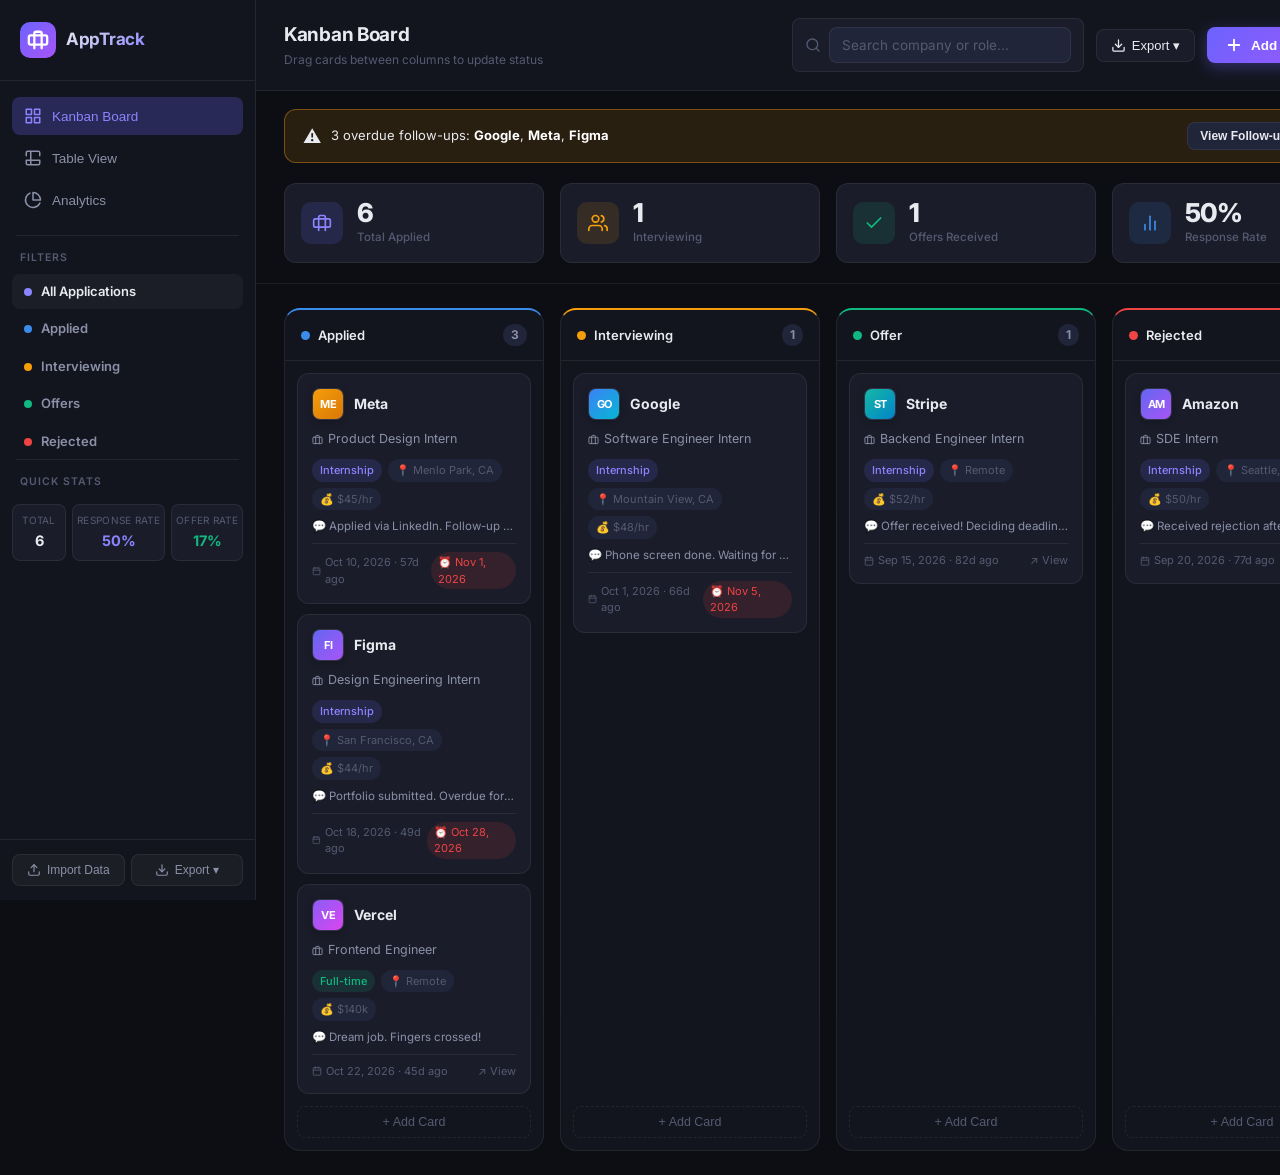
==== commit cd7103be: "fix: make sidebar scrollable, compact stats, and add header export button" ====
--- a/app.html
+++ b/app.html
@@ -8,7 +8,7 @@
   <link rel="preconnect" href="https://fonts.googleapis.com" />
   <link rel="preconnect" href="https://fonts.gstatic.com" crossorigin />
   <link href="https://fonts.googleapis.com/css2?family=Inter:wght@300;400;500;600;700;800&display=swap" rel="stylesheet" />
-  <link rel="stylesheet" href="style.css?v=3" />
+  <link rel="stylesheet" href="style.css" />
 </head>
 <body>
   <!-- Sidebar -->
@@ -129,6 +129,22 @@
           <svg width="16" height="16" viewBox="0 0 24 24" fill="none" stroke="currentColor" stroke-width="2" stroke-linecap="round" stroke-linejoin="round"><circle cx="11" cy="11" r="8"/><line x1="21" y1="21" x2="16.65" y2="16.65"/></svg>
           <input type="text" id="search-input" placeholder="Search company or role..." oninput="handleSearch()" />
         </div>
+        <div class="dropdown-wrapper">
+          <button class="header-export-btn" onclick="toggleHeaderExportMenu(event)">
+            <svg width="15" height="15" viewBox="0 0 24 24" fill="none" stroke="currentColor" stroke-width="2" stroke-linecap="round" stroke-linejoin="round"><path d="M21 15v4a2 2 0 0 1-2 2H5a2 2 0 0 1-2-2v-4"/><polyline points="7 10 12 15 17 10"/><line x1="12" y1="15" x2="12" y2="3"/></svg>
+            <span>Export &#9662;</span>
+          </button>
+          <div class="dropdown-menu header-dropdown-menu" id="header-export-dropdown">
+            <button class="dropdown-item" onclick="exportData('json')">
+              <svg width="13" height="13" viewBox="0 0 24 24" fill="none" stroke="currentColor" stroke-width="2"><path d="M14 2H6a2 2 0 0 0-2 2v16a2 2 0 0 0 2 2h12a2 2 0 0 0 2-2V8z"/><polyline points="14 2 14 8 20 8"/></svg>
+              Export JSON
+            </button>
+            <button class="dropdown-item" onclick="exportData('csv')">
+              <svg width="13" height="13" viewBox="0 0 24 24" fill="none" stroke="currentColor" stroke-width="2"><rect x="3" y="3" width="18" height="18" rx="2"/><line x1="3" y1="9" x2="21" y2="9"/><line x1="3" y1="15" x2="21" y2="15"/><line x1="9" y1="3" x2="9" y2="21"/><line x1="15" y1="3" x2="15" y2="21"/></svg>
+              Export CSV (Excel)
+            </button>
+          </div>
+        </div>
         <button class="add-btn" id="add-application-btn" onclick="openModal()">
           <svg width="18" height="18" viewBox="0 0 24 24" fill="none" stroke="currentColor" stroke-width="2.5" stroke-linecap="round" stroke-linejoin="round"><line x1="12" y1="5" x2="12" y2="19"/><line x1="5" y1="12" x2="19" y2="12"/></svg>
           Add Application
--- a/style.css
+++ b/style.css
@@ -1218,21 +1218,52 @@
 .sidebar-data-actions {
   display: grid;
   grid-template-columns: 1fr 1fr;
-  gap: 8px;
+  gap: 6px;
+}
+
+.header-export-btn {
+  display: flex;
+  align-items: center;
+  gap: 6px;
+  padding: 8px 14px;
+  background: var(--bg-card);
+  border: 1px solid var(--border);
+  border-radius: var(--radius-sm);
+  color: var(--text-primary);
+  font-size: 13px;
+  font-weight: 500;
+  cursor: pointer;
+  transition: all var(--transition);
+}
+
+.header-export-btn:hover {
+  background: var(--bg-elevated);
+  border-color: var(--border-hover);
+  color: var(--accent-light);
 }
 
 .dropdown-wrapper {
   position: relative;
+}
+
+.sidebar-data-actions .dropdown-wrapper {
   width: 100%;
+}
+
+.header-dropdown-menu {
+  top: calc(100% + 6px);
+  bottom: auto;
+  min-width: 160px;
+  right: 0;
+  left: auto;
 }
 
 .dropdown-menu {
   display: none;
   position: absolute;
-  bottom: calc(100% + 8px);
+  bottom: calc(100% + 6px);
   left: 0;
   right: 0;
-  min-width: 140px;
   background: var(--bg-elevated);
   border: 1px solid var(--border);
   border-radius: var(--radius-md);
@@ -1243,7 +1274,7 @@
 }
 
 .dropdown-menu.show {
-  display: flex !important;
+  display: flex;
   flex-direction: column;
   gap: 2px;
 }
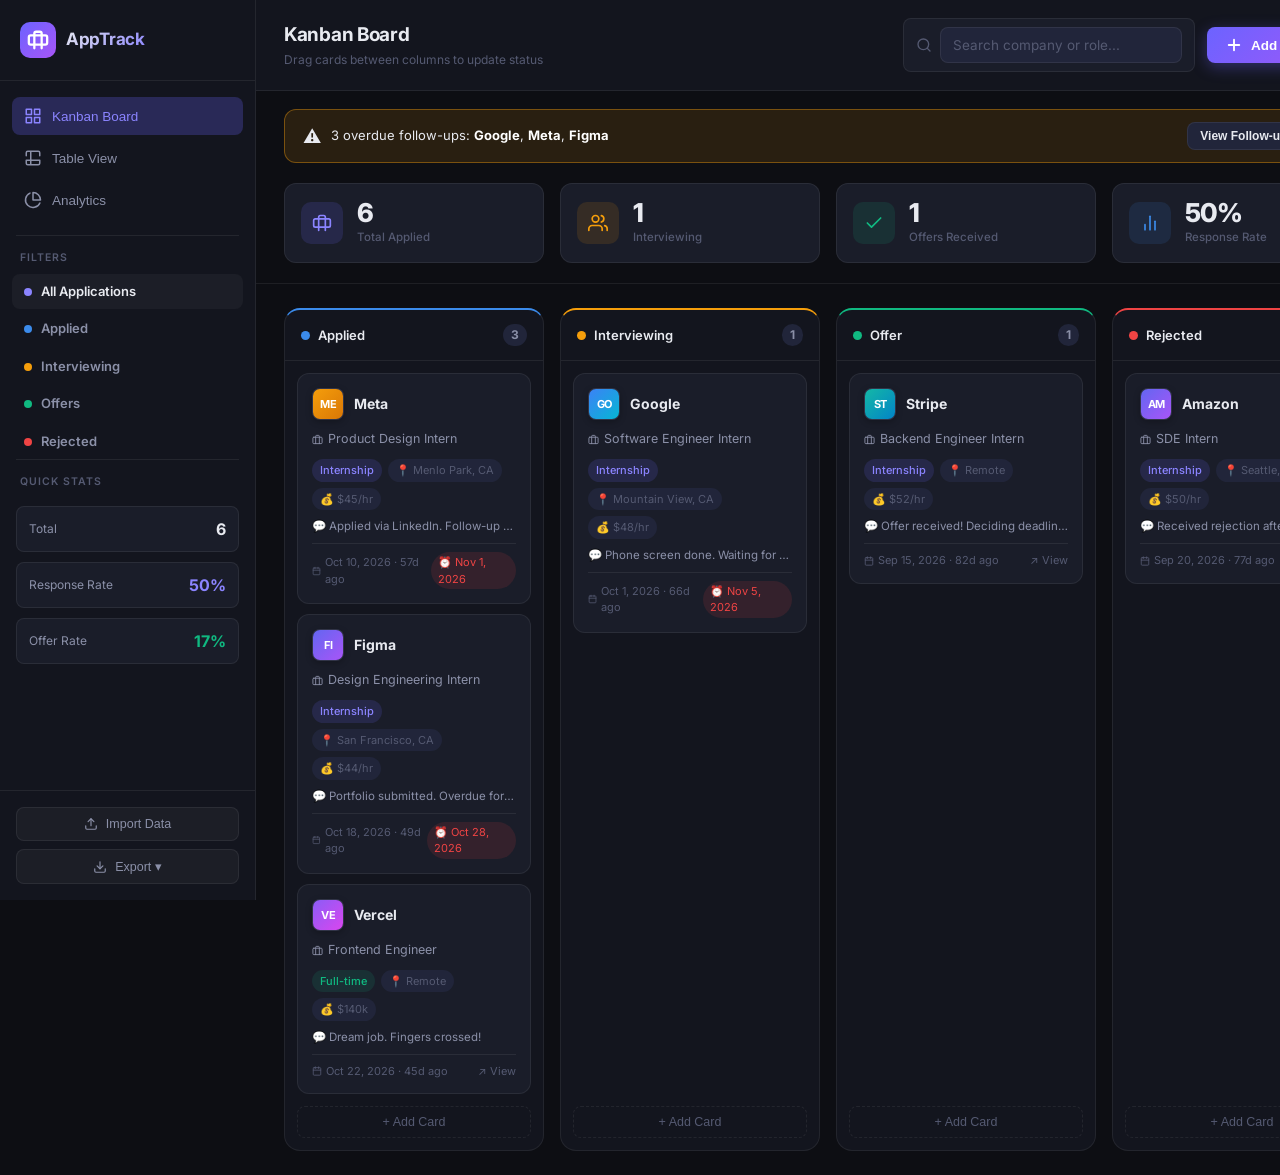
==== commit b3c84d84: "feat: add analytics dashboard, CSV/JSON import, company logos, and follow-up banner" ====
--- a/app.html
+++ b/app.html
@@ -129,22 +129,6 @@
           <svg width="16" height="16" viewBox="0 0 24 24" fill="none" stroke="currentColor" stroke-width="2" stroke-linecap="round" stroke-linejoin="round"><circle cx="11" cy="11" r="8"/><line x1="21" y1="21" x2="16.65" y2="16.65"/></svg>
           <input type="text" id="search-input" placeholder="Search company or role..." oninput="handleSearch()" />
         </div>
-        <div class="dropdown-wrapper">
-          <button class="header-export-btn" onclick="toggleHeaderExportMenu(event)">
-            <svg width="15" height="15" viewBox="0 0 24 24" fill="none" stroke="currentColor" stroke-width="2" stroke-linecap="round" stroke-linejoin="round"><path d="M21 15v4a2 2 0 0 1-2 2H5a2 2 0 0 1-2-2v-4"/><polyline points="7 10 12 15 17 10"/><line x1="12" y1="15" x2="12" y2="3"/></svg>
-            <span>Export &#9662;</span>
-          </button>
-          <div class="dropdown-menu header-dropdown-menu" id="header-export-dropdown">
-            <button class="dropdown-item" onclick="exportData('json')">
-              <svg width="13" height="13" viewBox="0 0 24 24" fill="none" stroke="currentColor" stroke-width="2"><path d="M14 2H6a2 2 0 0 0-2 2v16a2 2 0 0 0 2 2h12a2 2 0 0 0 2-2V8z"/><polyline points="14 2 14 8 20 8"/></svg>
-              Export JSON
-            </button>
-            <button class="dropdown-item" onclick="exportData('csv')">
-              <svg width="13" height="13" viewBox="0 0 24 24" fill="none" stroke="currentColor" stroke-width="2"><rect x="3" y="3" width="18" height="18" rx="2"/><line x1="3" y1="9" x2="21" y2="9"/><line x1="3" y1="15" x2="21" y2="15"/><line x1="9" y1="3" x2="9" y2="21"/><line x1="15" y1="3" x2="15" y2="21"/></svg>
-              Export CSV (Excel)
-            </button>
-          </div>
-        </div>
         <button class="add-btn" id="add-application-btn" onclick="openModal()">
           <svg width="18" height="18" viewBox="0 0 24 24" fill="none" stroke="currentColor" stroke-width="2.5" stroke-linecap="round" stroke-linejoin="round"><line x1="12" y1="5" x2="12" y2="19"/><line x1="5" y1="12" x2="19" y2="12"/></svg>
           Add Application
--- a/style.css
+++ b/style.css
@@ -60,8 +60,7 @@
    ============================================= */
 .sidebar {
   width: var(--sidebar-w);
-  height: 100vh;
-  max-height: 100vh;
+  min-height: 100vh;
   background: var(--bg-surface);
   border-right: 1px solid var(--border);
   display: flex;
@@ -70,8 +69,6 @@
   top: 0; left: 0;
   z-index: 100;
   transition: transform var(--transition);
-  overflow-y: auto;
-  overflow-x: hidden;
 }
 
 .sidebar-logo {
@@ -195,37 +192,28 @@
 
 /* Mini Stats */
 .sidebar-mini-stats {
-  padding: 6px 12px 10px;
-  display: grid;
-  grid-template-columns: repeat(3, 1fr);
-  gap: 6px;
+  padding: 8px 16px 16px;
+  display: flex;
+  flex-direction: column;
+  gap: 10px;
 }
 
 .mini-stat {
   display: flex;
-  flex-direction: column;
-  align-items: center;
-  justify-content: center;
-  text-align: center;
-  padding: 8px 4px;
+  justify-content: space-between;
+  align-items: center;
+  padding: 10px 12px;
   background: var(--bg-card);
   border-radius: var(--radius-sm);
   border: 1px solid var(--border);
 }
 
-.mini-stat-label {
-  font-size: 10px;
-  color: var(--text-muted);
-  text-transform: uppercase;
-  letter-spacing: 0.3px;
-  white-space: nowrap;
-}
+.mini-stat-label { font-size: 12px; color: var(--text-secondary); }
 
 .mini-stat-value {
-  font-size: 14.5px;
+  font-size: 16px;
   font-weight: 700;
   color: var(--text-primary);
-  margin-top: 2px;
 }
 
 .mini-stat-value.accent { color: var(--accent-light); }
@@ -234,29 +222,22 @@
 /* Sidebar Bottom */
 .sidebar-bottom {
   margin-top: auto;
-  padding: 14px 12px;
+  padding: 16px;
   border-top: 1px solid var(--border);
-  background: var(--bg-surface);
-  flex-shrink: 0;
-  position: sticky;
-  bottom: 0;
-  z-index: 10;
 }
 
 .import-btn {
   display: flex; align-items: center; justify-content: center;
-  gap: 6px;
+  gap: 8px;
   width: 100%;
-  padding: 8px 10px;
+  padding: 9px;
   background: rgba(255,255,255,0.04);
   border: 1px solid var(--border);
   border-radius: var(--radius-sm);
   color: var(--text-secondary);
-  font-size: 12px;
-  font-weight: 500;
-  cursor: pointer;
-  transition: all var(--transition);
-  white-space: nowrap;
+  font-size: 12.5px;
+  cursor: pointer;
+  transition: all var(--transition);
 }
 
 .import-btn:hover {
@@ -1216,46 +1197,14 @@
    SIDEBAR DATA ACTIONS & DROPDOWN
    ============================================= */
 .sidebar-data-actions {
-  display: grid;
-  grid-template-columns: 1fr 1fr;
-  gap: 6px;
-}
-
-.header-export-btn {
-  display: flex;
-  align-items: center;
-  gap: 6px;
-  padding: 8px 14px;
-  background: var(--bg-card);
-  border: 1px solid var(--border);
-  border-radius: var(--radius-sm);
-  color: var(--text-primary);
-  font-size: 13px;
-  font-weight: 500;
-  cursor: pointer;
-  transition: all var(--transition);
-}
-
-.header-export-btn:hover {
-  background: var(--bg-elevated);
-  border-color: var(--border-hover);
-  color: var(--accent-light);
+  display: flex;
+  flex-direction: column;
+  gap: 8px;
 }
 
 .dropdown-wrapper {
   position: relative;
-}
-
-.sidebar-data-actions .dropdown-wrapper {
   width: 100%;
-}
-
-.header-dropdown-menu {
-  top: calc(100% + 6px);
-  bottom: auto;
-  min-width: 160px;
-  right: 0;
-  left: auto;
 }
 
 .dropdown-menu {
